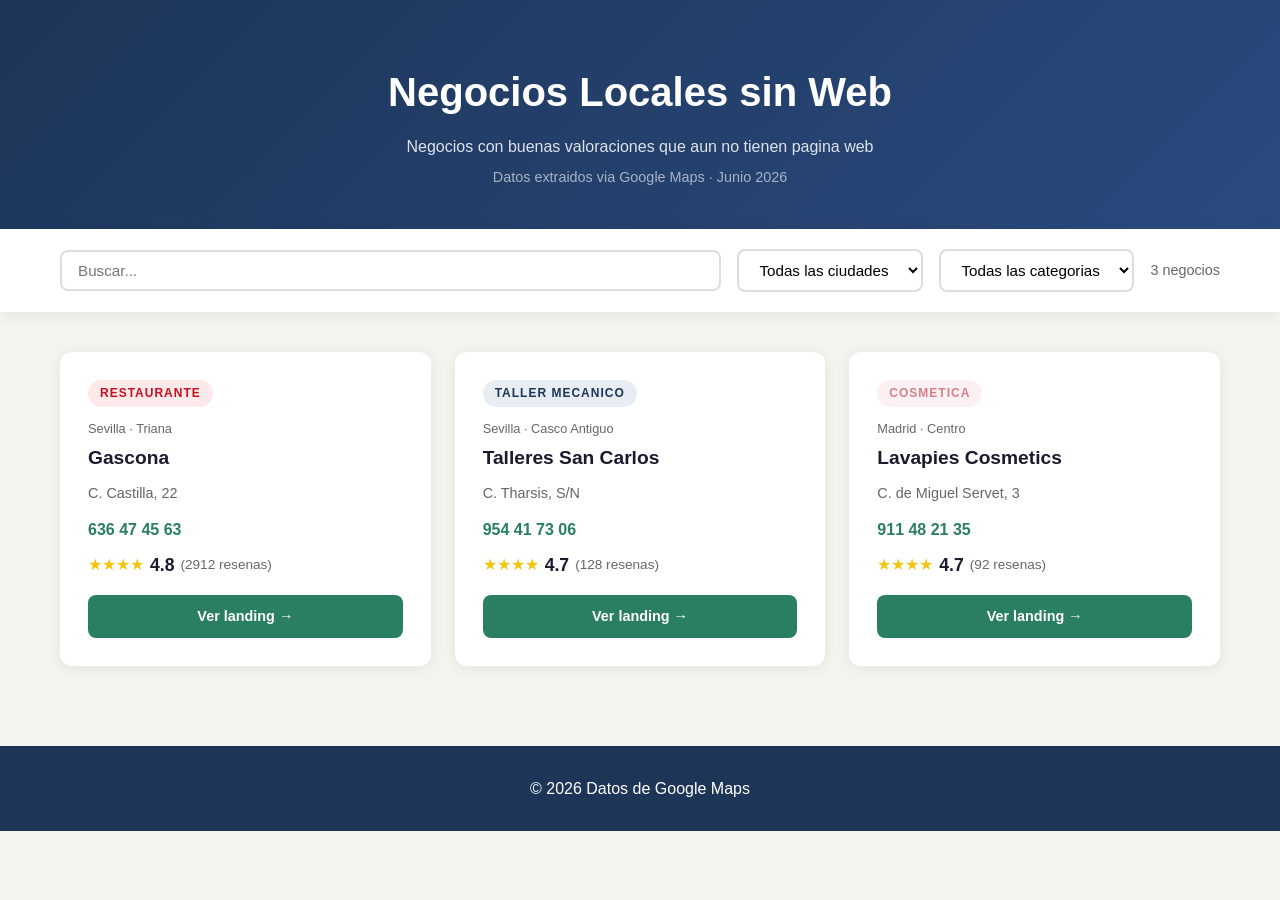
==== pages/index.html @ 74ad209a "feat: landing pages generadas para negocios sin web (fisioterapia, taller, cosmética, restaurante) -" ====
<!DOCTYPE html>
<html lang="es">
<head>
  <meta charset="UTF-8">
  <meta name="viewport" content="width=device-width, initial-scale=1.0">
  <title>Negocios Locales sin Web</title>
  <meta name="description" content="Directorio de negocios sin web con buenas valoraciones.">
  <style>
    :root { --primary: #2A7F62; --primary-dark: #1E5E48; --bg: #F5F5F0; --text: #333; --text-light: #666; --white: #FFF; --shadow: 0 2px 16px rgba(0,0,0,0.08); --radius: 12px; }
    * { margin: 0; padding: 0; box-sizing: border-box; }
    body { font-family: -apple-system, BlinkMacSystemFont, 'Segoe UI', Roboto, sans-serif; background: var(--bg); color: var(--text); line-height: 1.6; }
    .container { max-width: 1200px; margin: auto; padding: 0 20px; }
    header { background: linear-gradient(135deg, #1D3557 0%, #2A4A7F 100%); color: #fff; padding: 60px 0 40px; text-align: center; }
    header h1 { font-size: 2.5rem; margin-bottom: 10px; }
    header p { opacity: 0.85; }
    header .sub { margin-top: 6px; opacity: 0.6; font-size: 0.9rem; }
    .filtros { background: var(--white); padding: 20px 0; box-shadow: var(--shadow); position: sticky; top: 0; z-index: 100; }
    .filtros-inner { display: flex; gap: 16px; align-items: center; flex-wrap: wrap; }
    .filtros input, .filtros select { padding: 10px 16px; border: 2px solid #ddd; border-radius: 8px; font-size: 0.95rem; font-family: inherit; background: var(--white); transition: border-color 0.3s; }
    .filtros input:focus, .filtros select:focus { outline: none; border-color: var(--primary); }
    .filtros input { flex: 1; min-width: 200px; }
    .filtros .count { color: var(--text-light); font-size: 0.9rem; margin-left: auto; }
    .grid { display: grid; grid-template-columns: repeat(auto-fit, minmax(340px, 1fr)); gap: 24px; padding: 40px 0; }
    .card { background: var(--white); border-radius: var(--radius); padding: 28px; box-shadow: var(--shadow); transition: all 0.3s; text-decoration: none; color: var(--text); display: flex; flex-direction: column; }
    .card:hover { transform: translateY(-4px); box-shadow: 0 8px 24px rgba(0,0,0,0.12); }
    .card-cat { display: inline-block; padding: 4px 12px; border-radius: 20px; font-size: 0.75rem; font-weight: 700; text-transform: uppercase; letter-spacing: 1px; margin-bottom: 12px; align-self: flex-start; }
    .cat-mecanico { background: #E8EDF3; color: #1D3557; }
    .cat-cosmetica { background: #FDF0F2; color: #D4818A; }
    .cat-restaurante { background: #FDE8EA; color: #C1121F; }
    .card-ciudad { font-size: 0.8rem; color: var(--text-light); margin-bottom: 4px; }
    .card h3 { font-size: 1.2rem; margin-bottom: 8px; color: #1a1a2e; }
    .card .direccion { font-size: 0.9rem; color: var(--text-light); margin-bottom: 12px; flex: 1; }
    .card .telefono { font-weight: 600; color: var(--primary); margin-bottom: 8px; }
    .card .rating { display: flex; align-items: center; gap: 6px; }
    .card .rating .num { font-weight: 700; font-size: 1.1rem; color: #1a1a2e; }
    .card .rating .resenas { color: var(--text-light); font-size: 0.85rem; }
    .card .btn-visitar { display: inline-block; margin-top: 16px; padding: 10px 20px; background: var(--primary); color: var(--white); border-radius: 8px; text-align: center; font-weight: 600; font-size: 0.9rem; transition: background 0.3s; }
    .card .btn-visitar:hover { background: var(--primary-dark); }
    .sin-resultados { grid-column: 1/-1; text-align: center; padding: 60px; color: var(--text-light); }
    footer { background: #1D3557; color: #fff; text-align: center; padding: 30px 0; margin-top: 40px; }
    @media (max-width: 768px) { header h1 { font-size: 1.8rem; } .filtros-inner { flex-direction: column; } .filtros input, .filtros select { width: 100%; } .filtros .count { margin-left: 0; } }
  </style>
</head>
<body>
  <header>
    <div class="container">
      <h1>Negocios Locales sin Web</h1>
      <p>Negocios con buenas valoraciones que aun no tienen pagina web</p>
      <p class="sub">Datos extraidos via Google Maps · Junio 2026</p>
    </div>
  </header>
  <div class="filtros">
    <div class="container">
      <div class="filtros-inner">
        <input type="text" id="buscador" placeholder="Buscar..." oninput="f()">
        <select id="f-ciudad" onchange="f()"><option value="">Todas las ciudades</option></select>
        <select id="f-cat" onchange="f()"><option value="">Todas las categorias</option></select>
        <span class="count" id="cont">0 negocios</span>
      </div>
    </div>
  </div>
  <div class="container"><div class="grid" id="grid"></div></div>
  <footer><div class="container"><p>&copy; <span id="year"></span> Datos de Google Maps</p></div></footer>
  <script>
    document.getElementById('year').textContent = new Date().getFullYear();
    const n = [
      {id:"RS01",nombre:"Gascona",cat:"Restaurante",cls:"cat-restaurante",ciudad:"Sevilla",zona:"Triana",dir:"C. Castilla, 22",tel:"636 47 45 63",rat:4.8,res:2912,slug:"RS01-gascona"},
      {id:"MC01",nombre:"Talleres San Carlos",cat:"Taller Mecanico",cls:"cat-mecanico",ciudad:"Sevilla",zona:"Casco Antiguo",dir:"C. Tharsis, S/N",tel:"954 41 73 06",rat:4.7,res:128,slug:"MC01-talleres-san-carlos"},
      {id:"MC02",nombre:"Lavapies Cosmetics",cat:"Cosmetica",cls:"cat-cosmetica",ciudad:"Madrid",zona:"Centro",dir:"C. de Miguel Servet, 3",tel:"911 48 21 35",rat:4.7,res:92,slug:"MC02-lavapies-cosmetics"}
    ];
    [...new Set(n.map(x=>x.ciudad))].sort().forEach(c=>{let o=document.createElement('option');o.value=c;o.textContent=c;document.getElementById('f-ciudad').appendChild(o)});
    [...new Set(n.map(x=>x.cat))].sort().forEach(c=>{let o=document.createElement('option');o.value=c;o.textContent=c;document.getElementById('f-cat').appendChild(o)});
    function f(){
      const t=document.getElementById('buscador').value.toLowerCase(),ci=document.getElementById('f-ciudad').value,ca=document.getElementById('f-cat').value,g=document.getElementById('grid');
      const r=n.filter(x=>(x.nombre.toLowerCase().includes(t)||x.dir.toLowerCase().includes(t)||x.ciudad.toLowerCase().includes(t)||x.cat.toLowerCase().includes(t))&&(!ci||x.ciudad===ci)&&(!ca||x.cat===ca)).sort((a,b)=>b.rat-a.rat);
      document.getElementById('cont').textContent=r.length+' negocio'+(r.length!==1?'s':'');
      if(!r.length){g.innerHTML='<div class="sin-resultados"><h3>Sin resultados</h3></div>';return;}
      g.innerHTML=r.map(x=>`<a href="${x.slug}/" class="card"><span class="card-cat ${x.cls}">${x.cat}</span><span class="card-ciudad">${x.ciudad} · ${x.zona}</span><h3>${x.nombre}</h3><p class="direccion">${x.dir}</p><p class="telefono">${x.tel}</p><div class="rating"><span style="color:#f1c40f;">${'★'.repeat(Math.floor(x.rat))}</span><span class="num">${x.rat}</span><span class="resenas">(${x.res} resenas)</span></div><span class="btn-visitar">Ver landing →</span></a>`).join('');
    }
    f();
  </script>
</body>
</html>
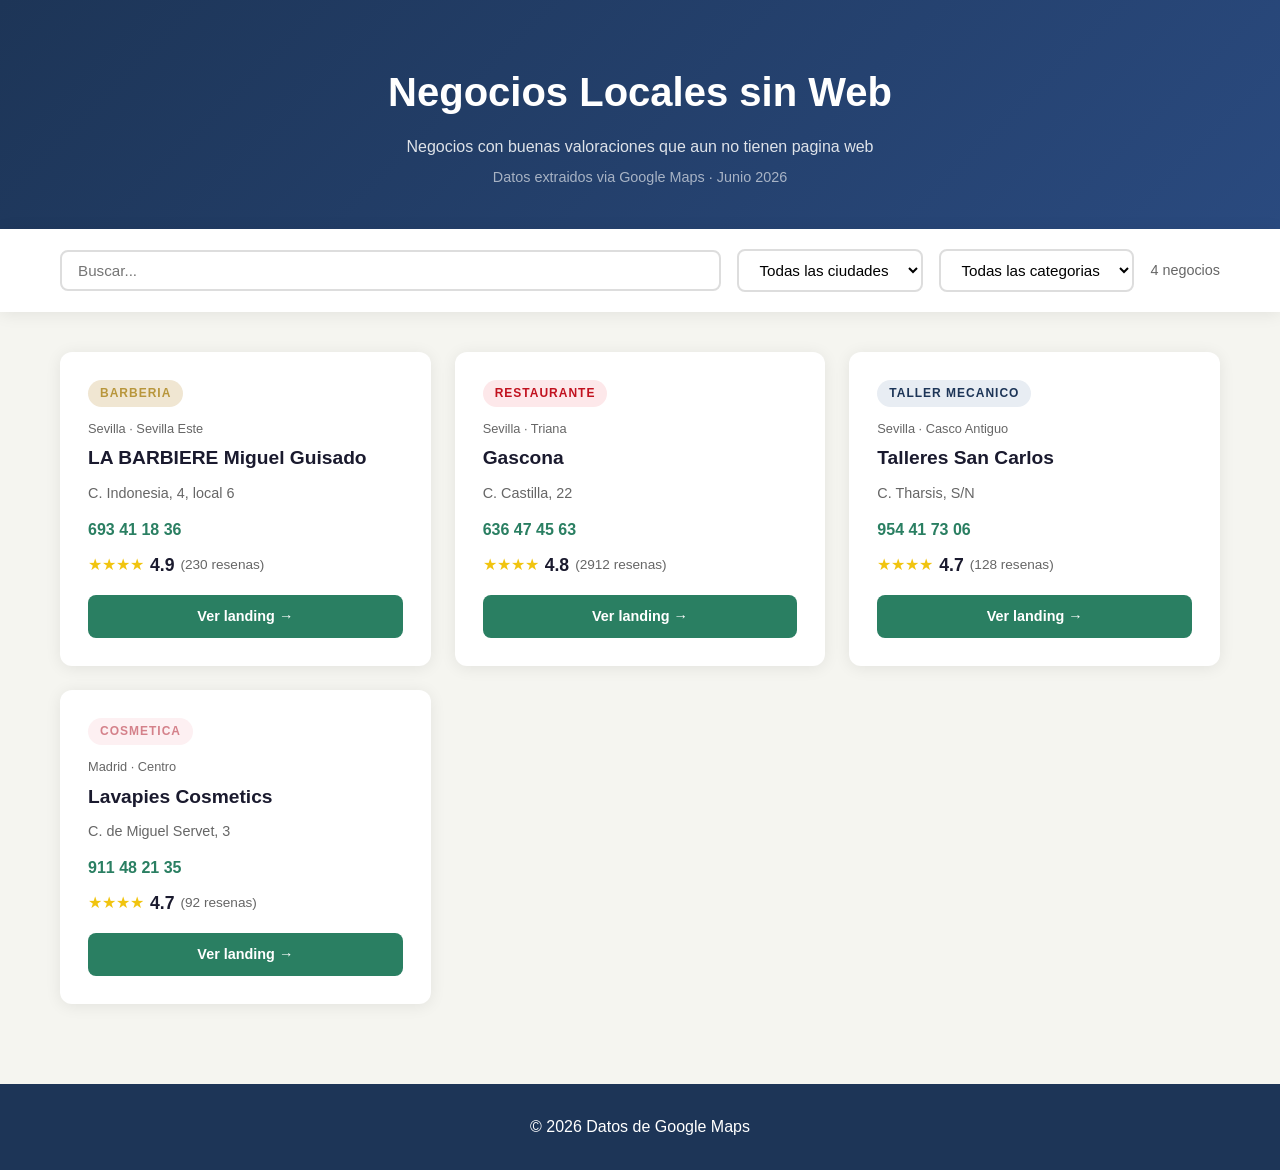
==== commit 415e3ff4: "feat: LA BARBIERE barber shop landing + WhatsApp booking - JSON con datos extraídos de Google Maps (" ====
--- a/pages/index.html
+++ b/pages/index.html
@@ -27,6 +27,7 @@
     .cat-mecanico { background: #E8EDF3; color: #1D3557; }
     .cat-cosmetica { background: #FDF0F2; color: #D4818A; }
     .cat-restaurante { background: #FDE8EA; color: #C1121F; }
+    .cat-barberia { background: #F0E6D2; color: #B8963C; }
     .card-ciudad { font-size: 0.8rem; color: var(--text-light); margin-bottom: 4px; }
     .card h3 { font-size: 1.2rem; margin-bottom: 8px; color: #1a1a2e; }
     .card .direccion { font-size: 0.9rem; color: var(--text-light); margin-bottom: 12px; flex: 1; }
@@ -65,6 +66,7 @@
     document.getElementById('year').textContent = new Date().getFullYear();
     const n = [
       {id:"RS01",nombre:"Gascona",cat:"Restaurante",cls:"cat-restaurante",ciudad:"Sevilla",zona:"Triana",dir:"C. Castilla, 22",tel:"636 47 45 63",rat:4.8,res:2912,slug:"RS01-gascona"},
+      {id:"BB01",nombre:"LA BARBIERE Miguel Guisado",cat:"Barberia",cls:"cat-barberia",ciudad:"Sevilla",zona:"Sevilla Este",dir:"C. Indonesia, 4, local 6",tel:"693 41 18 36",rat:4.9,res:230,slug:"BB01-la-barbiere-miguel-guisado"},
       {id:"MC01",nombre:"Talleres San Carlos",cat:"Taller Mecanico",cls:"cat-mecanico",ciudad:"Sevilla",zona:"Casco Antiguo",dir:"C. Tharsis, S/N",tel:"954 41 73 06",rat:4.7,res:128,slug:"MC01-talleres-san-carlos"},
       {id:"MC02",nombre:"Lavapies Cosmetics",cat:"Cosmetica",cls:"cat-cosmetica",ciudad:"Madrid",zona:"Centro",dir:"C. de Miguel Servet, 3",tel:"911 48 21 35",rat:4.7,res:92,slug:"MC02-lavapies-cosmetics"}
     ];
